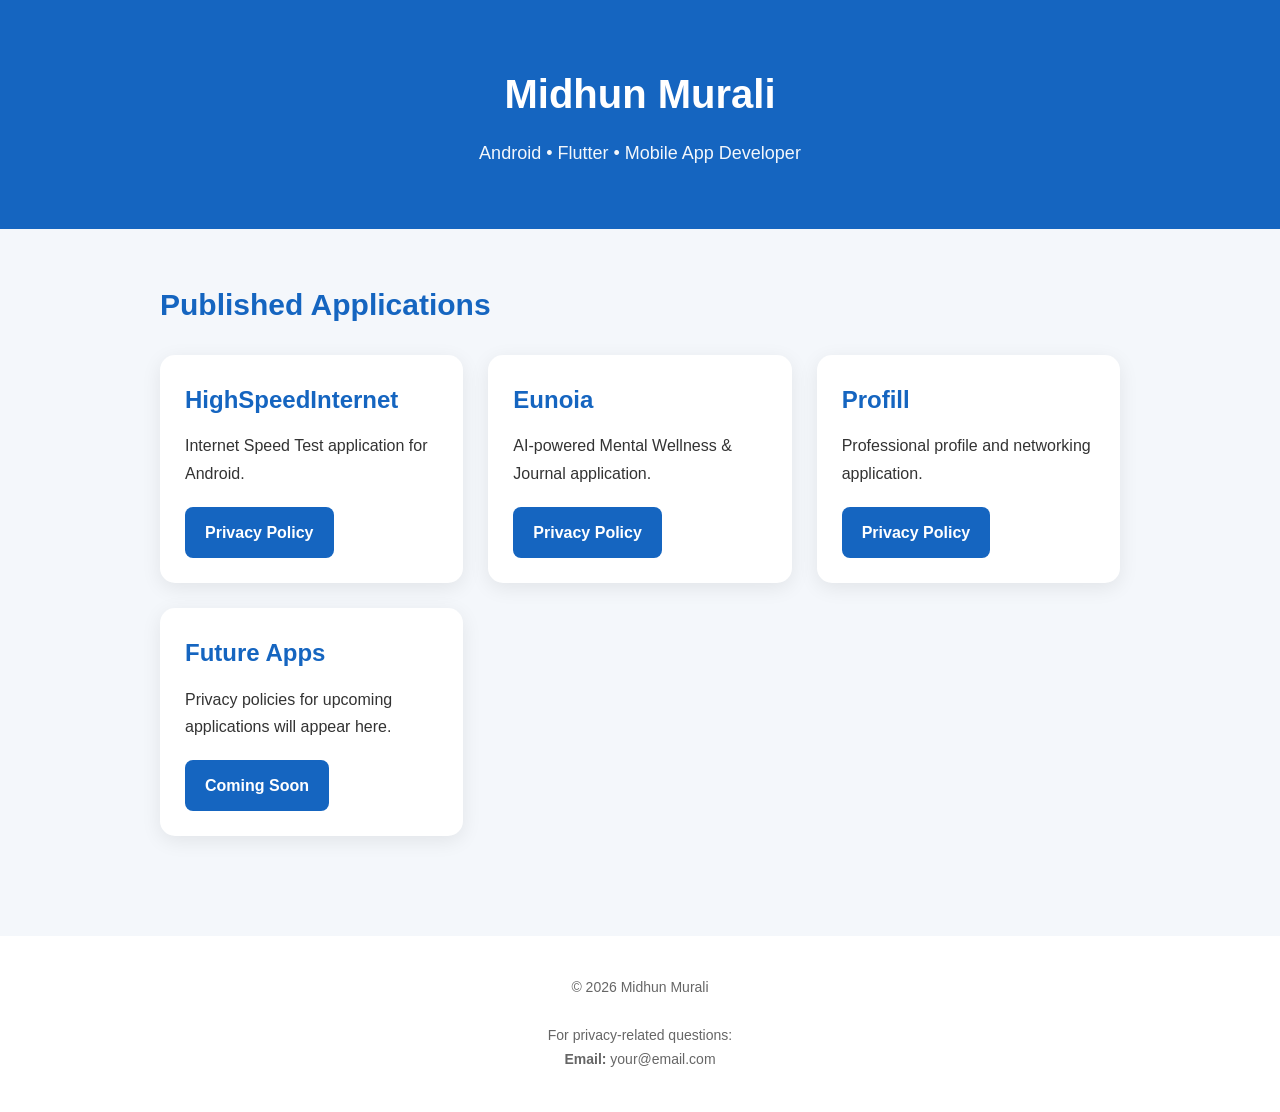
==== index.html @ 1d6b63bf "added index" ====
<!DOCTYPE html>
<html lang="en">
<head>
<meta charset="UTF-8">
<meta name="viewport" content="width=device-width, initial-scale=1">
<title>Midhun Murali | Mobile App Developer</title>

<style>
*{
margin:0;
padding:0;
box-sizing:border-box;
}

body{
font-family:-apple-system,BlinkMacSystemFont,"Segoe UI",Roboto,Arial,sans-serif;
background:#f4f7fb;
color:#333;
line-height:1.7;
}

header{
background:#1565C0;
color:white;
padding:60px 20px;
text-align:center;
}

header h1{
font-size:40px;
margin-bottom:10px;
}

header p{
font-size:18px;
opacity:.95;
}

.container{
max-width:1000px;
margin:auto;
padding:50px 20px;
}

.section-title{
margin-bottom:25px;
font-size:30px;
color:#1565C0;
}

.cards{
display:grid;
grid-template-columns:repeat(auto-fit,minmax(280px,1fr));
gap:25px;
}

.card{
background:white;
border-radius:15px;
padding:25px;
box-shadow:0 5px 20px rgba(0,0,0,.08);
transition:.3s;
}

.card:hover{
transform:translateY(-5px);
}

.card h2{
margin-bottom:12px;
color:#1565C0;
}

.card p{
margin-bottom:20px;
}

.button{
display:inline-block;
padding:12px 20px;
background:#1565C0;
color:white;
text-decoration:none;
border-radius:8px;
font-weight:bold;
}

.button:hover{
background:#0d47a1;
}

footer{
text-align:center;
padding:40px;
margin-top:50px;
background:white;
color:#666;
font-size:14px;
}
</style>

</head>

<body>

<header>

<h1>Midhun Murali</h1>

<p>
Android • Flutter • Mobile App Developer
</p>

</header>

<div class="container">

<h2 class="section-title">
Published Applications
</h2>

<div class="cards">

<div class="card">

<h2>HighSpeedInternet</h2>

<p>
Internet Speed Test application for Android.
</p>

<a class="button" href="apps/speedtest.html">
Privacy Policy
</a>

</div>

<div class="card">

<h2>Eunoia</h2>

<p>
AI-powered Mental Wellness & Journal application.
</p>

<a class="button" href="apps/eunoia.html">
Privacy Policy
</a>

</div>

<div class="card">

<h2>Profill</h2>

<p>
Professional profile and networking application.
</p>

<a class="button" href="apps/profill.html">
Privacy Policy
</a>

</div>

<div class="card">

<h2>Future Apps</h2>

<p>
Privacy policies for upcoming applications will appear here.
</p>

<a class="button" href="#">
Coming Soon</a>

</div>

</div>

</div>

<footer>

© 2026 Midhun Murali

<br><br>

For privacy-related questions:

<br>

<strong>Email:</strong> your@email.com

</footer>

</body>
</html>
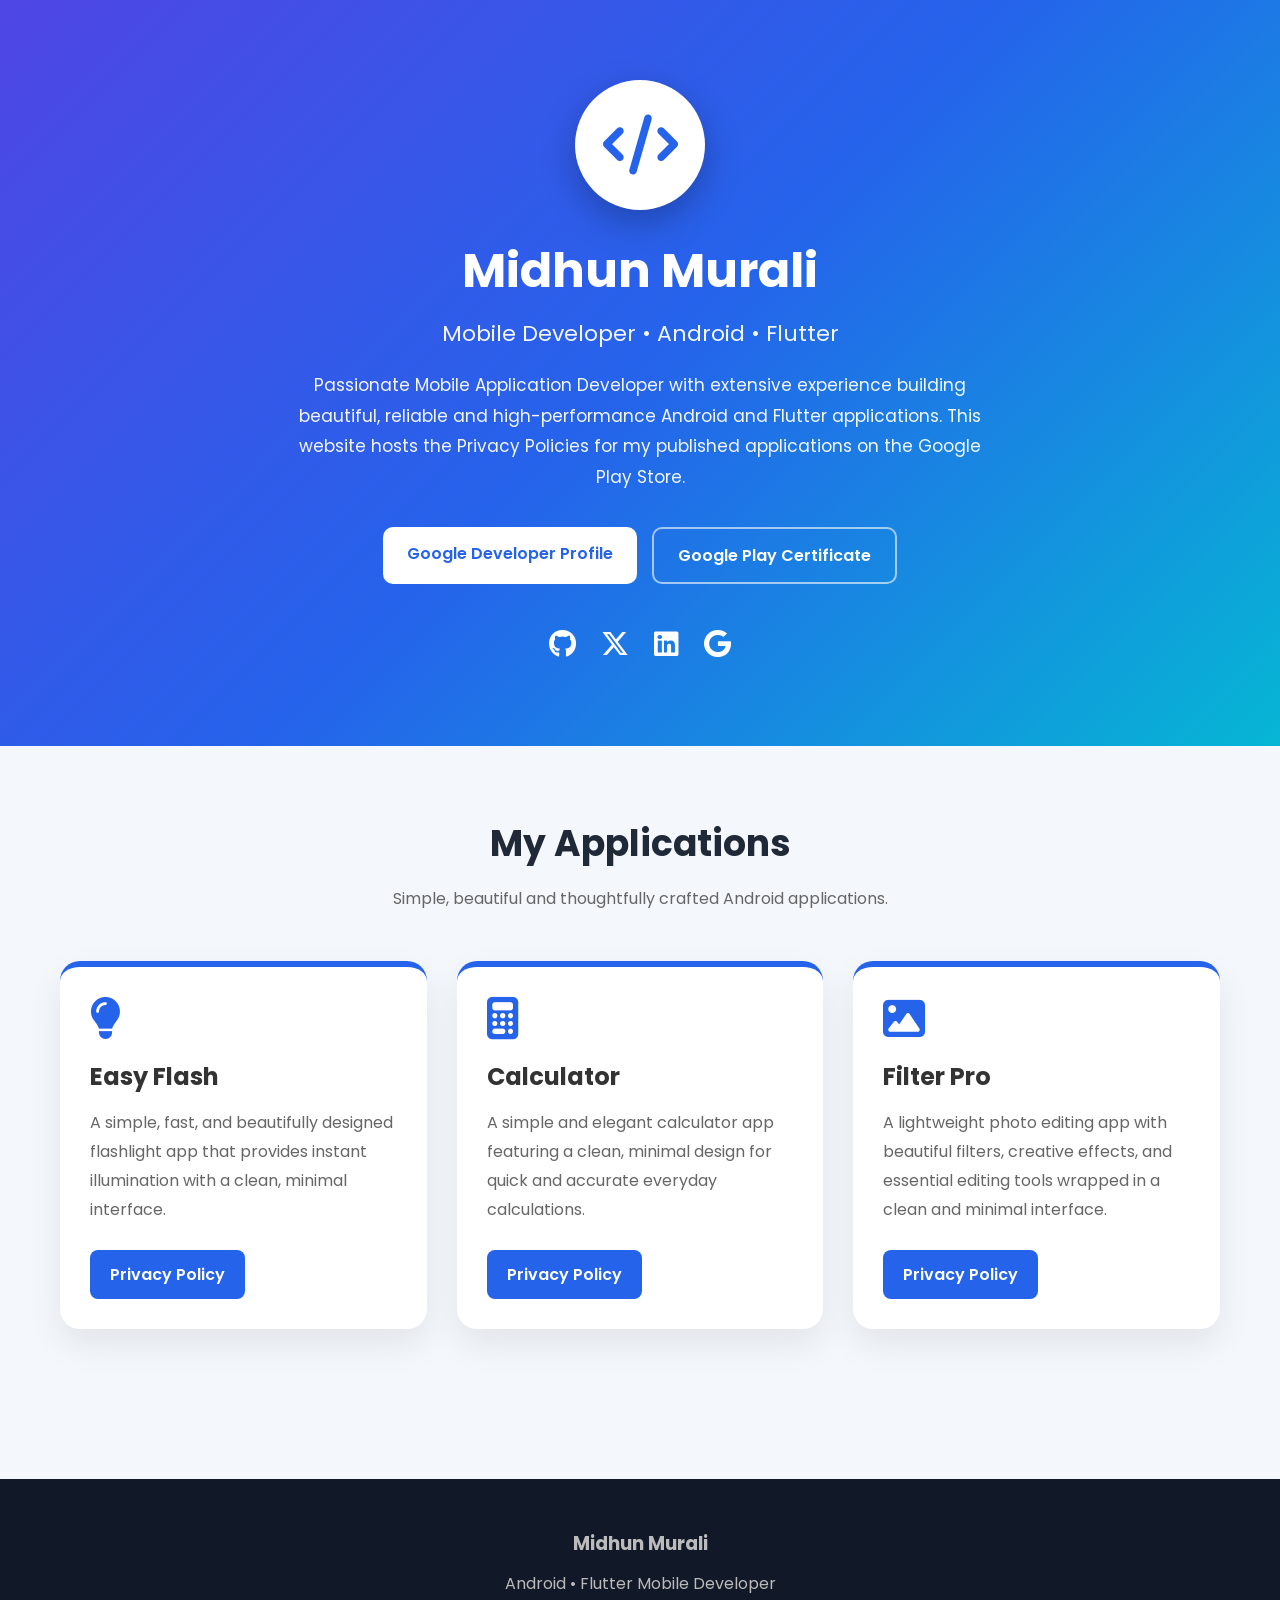
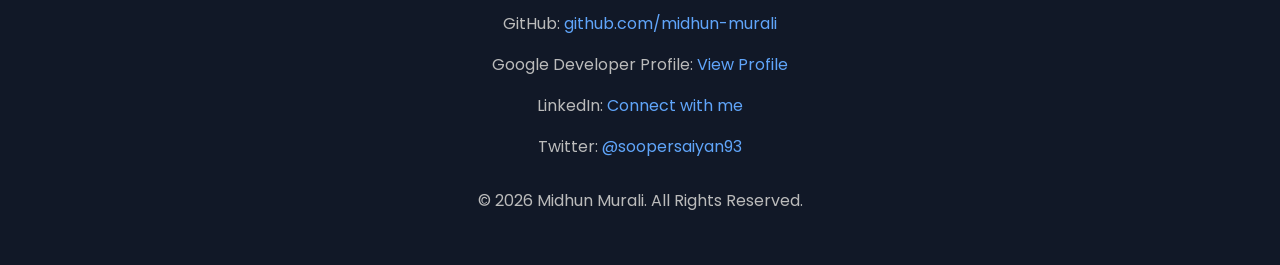
==== commit 44052129: "Revise index.html for Android & Flutter focus Updated the title and various content sections to refl" ====
--- a/index.html
+++ b/index.html
@@ -1,178 +1,512 @@
 <!DOCTYPE html>
 <html lang="en">
+
 <head>
+
 <meta charset="UTF-8">
 <meta name="viewport" content="width=device-width, initial-scale=1">
-<title>Midhun Murali | Mobile App Developer</title>
+
+<title>Midhun Murali | Android & Flutter Developer</title>
+
+<link rel="preconnect" href="https://fonts.googleapis.com">
+<link rel="preconnect" href="https://fonts.gstatic.com" crossorigin>
+
+<link href="https://fonts.googleapis.com/css2?family=Poppins:wght@300;400;500;600;700&display=swap" rel="stylesheet">
+
+<link rel="stylesheet"
+href="https://cdnjs.cloudflare.com/ajax/libs/font-awesome/6.6.0/css/all.min.css"/>
 
 <style>
+
 *{
 margin:0;
 padding:0;
 box-sizing:border-box;
 }
 
+html{
+scroll-behavior:smooth;
+}
+
 body{
-font-family:-apple-system,BlinkMacSystemFont,"Segoe UI",Roboto,Arial,sans-serif;
+
+font-family:'Poppins',sans-serif;
+
 background:#f4f7fb;
+
 color:#333;
-line-height:1.7;
-}
-
-header{
-background:#1565C0;
+
+}
+
+/* ---------------- HERO ---------------- */
+
+.hero{
+
+background:linear-gradient(135deg,#4f46e5,#2563eb,#06b6d4);
+
+padding:80px 20px;
+
+text-align:center;
+
 color:white;
-padding:60px 20px;
+
+}
+
+.avatar{
+
+width:130px;
+
+height:130px;
+
+border-radius:50%;
+
+background:white;
+
+color:#2563eb;
+
+display:flex;
+
+align-items:center;
+
+justify-content:center;
+
+font-size:60px;
+
+margin:auto;
+
+box-shadow:0 12px 35px rgba(0,0,0,.25);
+
+margin-bottom:25px;
+
+}
+
+.hero h1{
+
+font-size:48px;
+
+font-weight:700;
+
+}
+
+.hero h2{
+
+font-size:22px;
+
+font-weight:400;
+
+opacity:.95;
+
+margin-top:10px;
+
+}
+
+.hero p{
+
+margin-top:20px;
+
+font-size:17px;
+
+max-width:700px;
+
+margin-left:auto;
+
+margin-right:auto;
+
+opacity:.95;
+
+line-height:1.8;
+
+}
+
+/* ---------------- BUTTONS ---------------- */
+
+.buttons{
+
+margin-top:35px;
+
+display:flex;
+
+flex-wrap:wrap;
+
+justify-content:center;
+
+gap:15px;
+
+}
+
+.btn{
+
+padding:14px 24px;
+
+border-radius:10px;
+
+text-decoration:none;
+
+font-weight:600;
+
+transition:.3s;
+
+}
+
+.primary{
+
+background:white;
+
+color:#2563eb;
+
+}
+
+.primary:hover{
+
+transform:translateY(-3px);
+
+}
+
+.secondary{
+
+border:2px solid rgba(255,255,255,.6);
+
+color:white;
+
+}
+
+.secondary:hover{
+
+background:rgba(255,255,255,.15);
+
+}
+
+/* ---------------- SOCIALS ---------------- */
+
+.socials{
+
+margin-top:40px;
+
+display:flex;
+
+justify-content:center;
+
+gap:25px;
+
+flex-wrap:wrap;
+
+}
+
+.socials a{
+
+color:white;
+
+font-size:28px;
+
+transition:.3s;
+
+}
+
+.socials a:hover{
+
+transform:scale(1.2);
+
+}
+
+/* ---------------- CONTENT ---------------- */
+
+.container{
+
+max-width:1200px;
+
+margin:auto;
+
+padding:70px 20px;
+
+}
+
+.title{
+
 text-align:center;
-}
-
-header h1{
-font-size:40px;
-margin-bottom:10px;
-}
-
-header p{
-font-size:18px;
-opacity:.95;
-}
-
-.container{
-max-width:1000px;
-margin:auto;
+
+font-size:36px;
+
+margin-bottom:15px;
+
+color:#1f2937;
+
+}
+
+.subtitle{
+
+text-align:center;
+
+color:#666;
+
+margin-bottom:50px;
+
+}
+
+/* ---------------- CARDS ---------------- */
+
+.cards{
+
+display:grid;
+
+grid-template-columns:repeat(auto-fit,minmax(300px,1fr));
+
+gap:30px;
+
+}
+
+.card{
+
+background:white;
+
+padding:30px;
+
+border-radius:20px;
+
+box-shadow:0 15px 35px rgba(0,0,0,.08);
+
+transition:.35s;
+
+border-top:6px solid #2563eb;
+
+}
+
+.card:hover{
+
+transform:translateY(-10px);
+
+box-shadow:0 25px 45px rgba(0,0,0,.15);
+
+}
+
+.card i{
+
+font-size:42px;
+
+color:#2563eb;
+
+margin-bottom:20px;
+
+}
+
+.card h3{
+
+margin-bottom:15px;
+
+font-size:24px;
+
+}
+
+.card p{
+
+line-height:1.8;
+
+color:#666;
+
+margin-bottom:25px;
+
+}
+
+.card a{
+
+display:inline-block;
+
+background:#2563eb;
+
+color:white;
+
+padding:12px 20px;
+
+border-radius:8px;
+
+text-decoration:none;
+
+font-weight:600;
+
+}
+
+.card a:hover{
+
+background:#1d4ed8;
+
+}
+
+/* ---------------- FOOTER ---------------- */
+
+footer{
+
+margin-top:80px;
+
 padding:50px 20px;
-}
-
-.section-title{
-margin-bottom:25px;
-font-size:30px;
-color:#1565C0;
-}
-
-.cards{
-display:grid;
-grid-template-columns:repeat(auto-fit,minmax(280px,1fr));
-gap:25px;
-}
-
-.card{
-background:white;
-border-radius:15px;
-padding:25px;
-box-shadow:0 5px 20px rgba(0,0,0,.08);
-transition:.3s;
-}
-
-.card:hover{
-transform:translateY(-5px);
-}
-
-.card h2{
-margin-bottom:12px;
-color:#1565C0;
-}
-
-.card p{
-margin-bottom:20px;
-}
-
-.button{
-display:inline-block;
-padding:12px 20px;
-background:#1565C0;
-color:white;
+
+background:#111827;
+
+color:#bbb;
+
+text-align:center;
+
+}
+
+footer a{
+
+color:#60a5fa;
+
 text-decoration:none;
-border-radius:8px;
-font-weight:bold;
-}
-
-.button:hover{
-background:#0d47a1;
-}
-
-footer{
-text-align:center;
-padding:40px;
-margin-top:50px;
-background:white;
-color:#666;
-font-size:14px;
-}
+
+}
+
+footer p{
+
+margin-top:12px;
+
+line-height:1.8;
+
+}
+
 </style>
 
 </head>
 
 <body>
 
-<header>
+<section class="hero">
+
+<div class="avatar">
+
+<i class="fa-solid fa-code"></i>
+
+</div>
 
 <h1>Midhun Murali</h1>
 
-<p>
-Android • Flutter • Mobile App Developer
-</p>
-
-</header>
+<h2>Mobile Developer • Android • Flutter</h2>
+
+<p>
+
+Passionate Mobile Application Developer with extensive experience building
+beautiful, reliable and high-performance Android and Flutter applications.
+This website hosts the Privacy Policies for my published applications on the Google Play Store.
+
+</p>
+
+<div class="buttons">
+
+<a class="btn primary"
+href="https://developers.google.com/profile/u/110422376439211349609"
+target="_blank">
+
+Google Developer Profile
+
+</a>
+
+<a class="btn secondary"
+href="https://api.accredible.com/v1/frontend/credential_website_embed_image/certificate/52136234"
+target="_blank">
+
+Google Play Certificate
+
+</a>
+
+</div>
+
+<div class="socials">
+
+<a href="https://github.com/midhun-murali" target="_blank">
+<i class="fab fa-github"></i>
+</a>
+
+<a href="https://twitter.com/soopersaiyan93" target="_blank">
+<i class="fab fa-x-twitter"></i>
+</a>
+
+<a href="https://www.linkedin.com/in/midhunmurali1993/" target="_blank">
+<i class="fab fa-linkedin"></i>
+</a>
+
+<a href="https://developers.google.com/profile/u/110422376439211349609"
+target="_blank">
+<i class="fab fa-google"></i>
+</a>
+
+</div>
+
+</section>
 
 <div class="container">
 
-<h2 class="section-title">
-Published Applications
+<h2 class="title">
+
+My Applications
+
 </h2>
 
+<p class="subtitle">
+
+Simple, beautiful and thoughtfully crafted Android applications.
+
+</p>
+
 <div class="cards">
 
 <div class="card">
 
-<h2>HighSpeedInternet</h2>
-
-<p>
-Internet Speed Test application for Android.
-</p>
-
-<a class="button" href="apps/speedtest.html">
+<i class="fa-solid fa-lightbulb"></i>
+
+<h3>Easy Flash</h3>
+
+<p>
+
+A simple, fast, and beautifully designed flashlight app that provides
+instant illumination with a clean, minimal interface.
+
+</p>
+
+<a href="apps/easyflash.html">
+
 Privacy Policy
+
 </a>
 
 </div>
 
 <div class="card">
 
-<h2>Eunoia</h2>
-
-<p>
-AI-powered Mental Wellness & Journal application.
-</p>
-
-<a class="button" href="apps/eunoia.html">
+<i class="fa-solid fa-calculator"></i>
+
+<h3>Calculator</h3>
+
+<p>
+
+A simple and elegant calculator app featuring a clean, minimal design
+for quick and accurate everyday calculations.
+
+</p>
+
+<a href="apps/calculator.html">
+
 Privacy Policy
+
 </a>
 
 </div>
 
 <div class="card">
 
-<h2>Profill</h2>
-
-<p>
-Professional profile and networking application.
-</p>
-
-<a class="button" href="apps/profill.html">
+<i class="fa-solid fa-image"></i>
+
+<h3>Filter Pro</h3>
+
+<p>
+
+A lightweight photo editing app with beautiful filters, creative effects,
+and essential editing tools wrapped in a clean and minimal interface.
+
+</p>
+
+<a href="apps/filterpro.html">
+
 Privacy Policy
-</a>
-
-</div>
-
-<div class="card">
-
-<h2>Future Apps</h2>
-
-<p>
-Privacy policies for upcoming applications will appear here.
-</p>
-
-<a class="button" href="#">
-Coming Soon</a>
+
+</a>
 
 </div>
 
@@ -182,17 +516,50 @@
 
 <footer>
 
-© 2026 Midhun Murali
-
-<br><br>
-
-For privacy-related questions:
-
-<br>
-
-<strong>Email:</strong> your@email.com
+<h3>Midhun Murali</h3>
+
+<p>
+
+Android • Flutter Mobile Developer
+
+</p>
+
+<p>
+
+GitHub:
+<a href="https://github.com/midhun-murali">github.com/midhun-murali</a>
+
+</p>
+
+<p>
+
+Google Developer Profile:
+<a href="https://developers.google.com/profile/u/110422376439211349609">View Profile</a>
+
+</p>
+
+<p>
+
+LinkedIn:
+<a href="https://www.linkedin.com/in/midhunmurali1993/">Connect with me</a>
+
+</p>
+
+<p>
+
+Twitter:
+<a href="https://twitter.com/soopersaiyan93">@soopersaiyan93</a>
+
+</p>
+
+<p style="margin-top:25px;">
+
+© 2026 Midhun Murali. All Rights Reserved.
+
+</p>
 
 </footer>
 
 </body>
+
 </html>
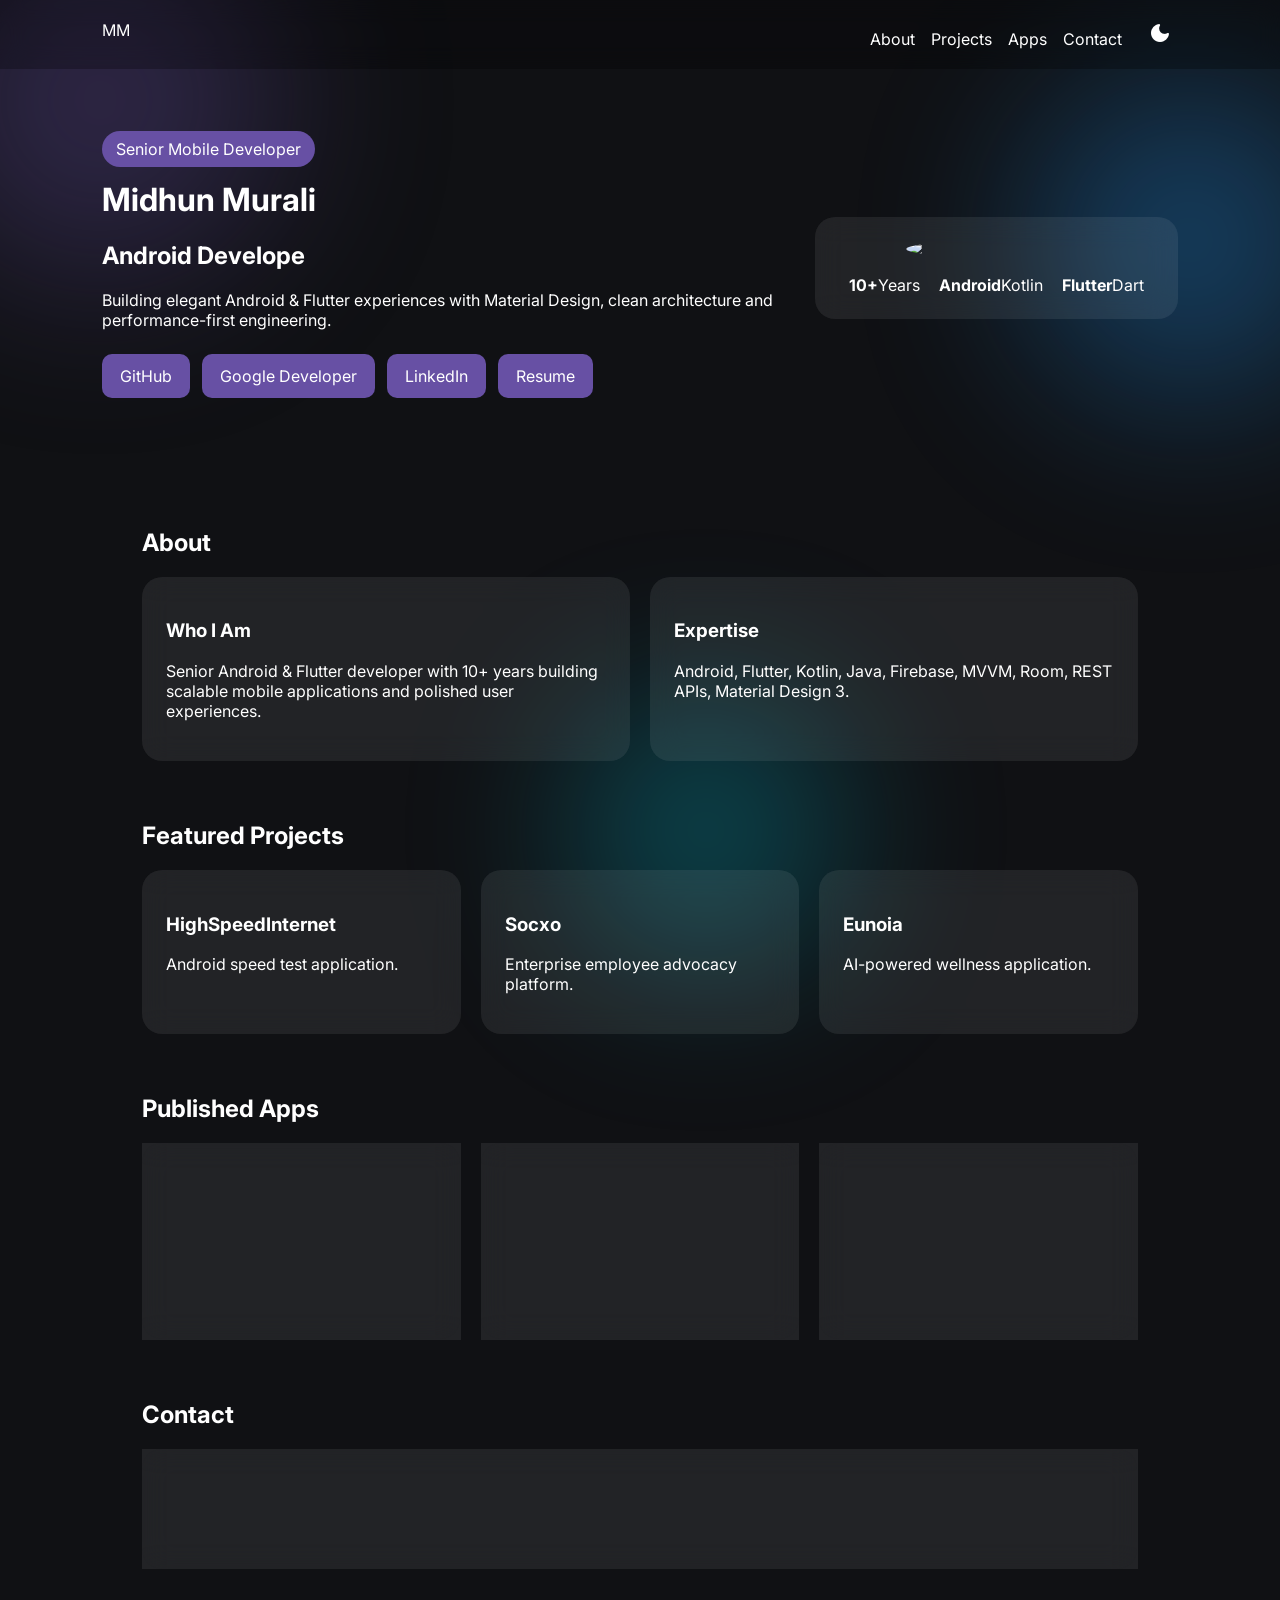
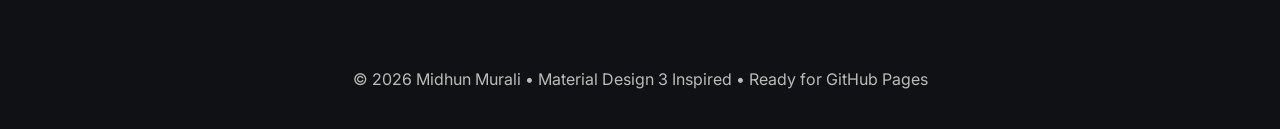
==== commit a95cdc0f: "Initial commit" ====
--- a/index.html
+++ b/index.html
@@ -1,565 +1,39 @@
-<!DOCTYPE html>
-<html lang="en">
-
-<head>
-
-<meta charset="UTF-8">
-<meta name="viewport" content="width=device-width, initial-scale=1">
-
-<title>Midhun Murali | Android & Flutter Developer</title>
-
-<link rel="preconnect" href="https://fonts.googleapis.com">
-<link rel="preconnect" href="https://fonts.gstatic.com" crossorigin>
-
-<link href="https://fonts.googleapis.com/css2?family=Poppins:wght@300;400;500;600;700&display=swap" rel="stylesheet">
-
-<link rel="stylesheet"
-href="https://cdnjs.cloudflare.com/ajax/libs/font-awesome/6.6.0/css/all.min.css"/>
-
-<style>
-
-*{
-margin:0;
-padding:0;
-box-sizing:border-box;
-}
-
-html{
-scroll-behavior:smooth;
-}
-
-body{
-
-font-family:'Poppins',sans-serif;
-
-background:#f4f7fb;
-
-color:#333;
-
-}
-
-/* ---------------- HERO ---------------- */
-
-.hero{
-
-background:linear-gradient(135deg,#4f46e5,#2563eb,#06b6d4);
-
-padding:80px 20px;
-
-text-align:center;
-
-color:white;
-
-}
-
-.avatar{
-
-width:130px;
-
-height:130px;
-
-border-radius:50%;
-
-background:white;
-
-color:#2563eb;
-
-display:flex;
-
-align-items:center;
-
-justify-content:center;
-
-font-size:60px;
-
-margin:auto;
-
-box-shadow:0 12px 35px rgba(0,0,0,.25);
-
-margin-bottom:25px;
-
-}
-
-.hero h1{
-
-font-size:48px;
-
-font-weight:700;
-
-}
-
-.hero h2{
-
-font-size:22px;
-
-font-weight:400;
-
-opacity:.95;
-
-margin-top:10px;
-
-}
-
-.hero p{
-
-margin-top:20px;
-
-font-size:17px;
-
-max-width:700px;
-
-margin-left:auto;
-
-margin-right:auto;
-
-opacity:.95;
-
-line-height:1.8;
-
-}
-
-/* ---------------- BUTTONS ---------------- */
-
-.buttons{
-
-margin-top:35px;
-
-display:flex;
-
-flex-wrap:wrap;
-
-justify-content:center;
-
-gap:15px;
-
-}
-
-.btn{
-
-padding:14px 24px;
-
-border-radius:10px;
-
-text-decoration:none;
-
-font-weight:600;
-
-transition:.3s;
-
-}
-
-.primary{
-
-background:white;
-
-color:#2563eb;
-
-}
-
-.primary:hover{
-
-transform:translateY(-3px);
-
-}
-
-.secondary{
-
-border:2px solid rgba(255,255,255,.6);
-
-color:white;
-
-}
-
-.secondary:hover{
-
-background:rgba(255,255,255,.15);
-
-}
-
-/* ---------------- SOCIALS ---------------- */
-
-.socials{
-
-margin-top:40px;
-
-display:flex;
-
-justify-content:center;
-
-gap:25px;
-
-flex-wrap:wrap;
-
-}
-
-.socials a{
-
-color:white;
-
-font-size:28px;
-
-transition:.3s;
-
-}
-
-.socials a:hover{
-
-transform:scale(1.2);
-
-}
-
-/* ---------------- CONTENT ---------------- */
-
-.container{
-
-max-width:1200px;
-
-margin:auto;
-
-padding:70px 20px;
-
-}
-
-.title{
-
-text-align:center;
-
-font-size:36px;
-
-margin-bottom:15px;
-
-color:#1f2937;
-
-}
-
-.subtitle{
-
-text-align:center;
-
-color:#666;
-
-margin-bottom:50px;
-
-}
-
-/* ---------------- CARDS ---------------- */
-
-.cards{
-
-display:grid;
-
-grid-template-columns:repeat(auto-fit,minmax(300px,1fr));
-
-gap:30px;
-
-}
-
-.card{
-
-background:white;
-
-padding:30px;
-
-border-radius:20px;
-
-box-shadow:0 15px 35px rgba(0,0,0,.08);
-
-transition:.35s;
-
-border-top:6px solid #2563eb;
-
-}
-
-.card:hover{
-
-transform:translateY(-10px);
-
-box-shadow:0 25px 45px rgba(0,0,0,.15);
-
-}
-
-.card i{
-
-font-size:42px;
-
-color:#2563eb;
-
-margin-bottom:20px;
-
-}
-
-.card h3{
-
-margin-bottom:15px;
-
-font-size:24px;
-
-}
-
-.card p{
-
-line-height:1.8;
-
-color:#666;
-
-margin-bottom:25px;
-
-}
-
-.card a{
-
-display:inline-block;
-
-background:#2563eb;
-
-color:white;
-
-padding:12px 20px;
-
-border-radius:8px;
-
-text-decoration:none;
-
-font-weight:600;
-
-}
-
-.card a:hover{
-
-background:#1d4ed8;
-
-}
-
-/* ---------------- FOOTER ---------------- */
-
-footer{
-
-margin-top:80px;
-
-padding:50px 20px;
-
-background:#111827;
-
-color:#bbb;
-
-text-align:center;
-
-}
-
-footer a{
-
-color:#60a5fa;
-
-text-decoration:none;
-
-}
-
-footer p{
-
-margin-top:12px;
-
-line-height:1.8;
-
-}
-
-</style>
-
-</head>
-
+<!DOCTYPE html><html lang="en"><head>
+<meta charset="utf-8"><meta name="viewport" content="width=device-width,initial-scale=1">
+<meta name="description" content="Official portfolio of Midhun Murali">
+<title>Midhun Murali | Senior Android & Flutter Developer</title>
+<link rel="preconnect" href="https://fonts.googleapis.com"><link rel="preconnect" href="https://fonts.gstatic.com" crossorigin>
+<link href="https://fonts.googleapis.com/css2?family=Inter:wght@300;400;600;700;800&display=swap" rel="stylesheet">
+<link href="https://fonts.googleapis.com/icon?family=Material+Icons+Round" rel="stylesheet">
+<link rel="stylesheet" href="css/style.css">
+<script defer src="js/app.js"></script></head>
 <body>
-
-<section class="hero">
-
-<div class="avatar">
-
-<i class="fa-solid fa-code"></i>
-
-</div>
-
-<h1>Midhun Murali</h1>
-
-<h2>Mobile Developer • Android • Flutter</h2>
-
-<p>
-
-Passionate Mobile Application Developer with extensive experience building
-beautiful, reliable and high-performance Android and Flutter applications.
-This website hosts the Privacy Policies for my published applications on the Google Play Store.
-
-</p>
-
-<div class="buttons">
-
-<a class="btn primary"
-href="https://developers.google.com/profile/u/110422376439211349609"
-target="_blank">
-
-Google Developer Profile
-
-</a>
-
-<a class="btn secondary"
-href="https://api.accredible.com/v1/frontend/credential_website_embed_image/certificate/52136234"
-target="_blank">
-
-Google Play Certificate
-
-</a>
-
-</div>
-
-<div class="socials">
-
-<a href="https://github.com/midhun-murali" target="_blank">
-<i class="fab fa-github"></i>
-</a>
-
-<a href="https://twitter.com/soopersaiyan93" target="_blank">
-<i class="fab fa-x-twitter"></i>
-</a>
-
-<a href="https://www.linkedin.com/in/midhunmurali1993/" target="_blank">
-<i class="fab fa-linkedin"></i>
-</a>
-
-<a href="https://developers.google.com/profile/u/110422376439211349609"
-target="_blank">
-<i class="fab fa-google"></i>
-</a>
-
-</div>
-
-</section>
-
-<div class="container">
-
-<h2 class="title">
-
-My Applications
-
-</h2>
-
-<p class="subtitle">
-
-Simple, beautiful and thoughtfully crafted Android applications.
-
-</p>
-
-<div class="cards">
-
-<div class="card">
-
-<i class="fa-solid fa-lightbulb"></i>
-
-<h3>Easy Flash</h3>
-
-<p>
-
-A simple, fast, and beautifully designed flashlight app that provides
-instant illumination with a clean, minimal interface.
-
-</p>
-
-<a href="apps/easyflash.html">
-
-Privacy Policy
-
-</a>
-
-</div>
-
-<div class="card">
-
-<i class="fa-solid fa-calculator"></i>
-
-<h3>Calculator</h3>
-
-<p>
-
-A simple and elegant calculator app featuring a clean, minimal design
-for quick and accurate everyday calculations.
-
-</p>
-
-<a href="apps/calculator.html">
-
-Privacy Policy
-
-</a>
-
-</div>
-
-<div class="card">
-
-<i class="fa-solid fa-image"></i>
-
-<h3>Filter Pro</h3>
-
-<p>
-
-A lightweight photo editing app with beautiful filters, creative effects,
-and essential editing tools wrapped in a clean and minimal interface.
-
-</p>
-
-<a href="apps/filterpro.html">
-
-Privacy Policy
-
-</a>
-
-</div>
-
-</div>
-
-</div>
-
-<footer>
-
-<h3>Midhun Murali</h3>
-
-<p>
-
-Android • Flutter Mobile Developer
-
-</p>
-
-<p>
-
-GitHub:
-<a href="https://github.com/midhun-murali">github.com/midhun-murali</a>
-
-</p>
-
-<p>
-
-Google Developer Profile:
-<a href="https://developers.google.com/profile/u/110422376439211349609">View Profile</a>
-
-</p>
-
-<p>
-
-LinkedIn:
-<a href="https://www.linkedin.com/in/midhunmurali1993/">Connect with me</a>
-
-</p>
-
-<p>
-
-Twitter:
-<a href="https://twitter.com/soopersaiyan93">@soopersaiyan93</a>
-
-</p>
-
-<p style="margin-top:25px;">
-
-© 2026 Midhun Murali. All Rights Reserved.
-
-</p>
-
-</footer>
-
-</body>
-
-</html>
+<div class="aurora a"></div><div class="aurora b"></div><div class="aurora c"></div>
+<nav><div class="logo">MM</div><div class="links">
+<a href="#about">About</a><a href="#projects">Projects</a><a href="#apps">Apps</a><a href="#contact">Contact</a>
+<button id="themeBtn"><span class="material-icons-round">dark_mode</span></button></div></nav>
+<header class="hero">
+<div><span class="pill">Senior Mobile Developer</span>
+<h1>Midhun Murali</h1><h2 id="typing"></h2>
+<p>Building elegant Android & Flutter experiences with Material Design, clean architecture and performance-first engineering.</p>
+<div class="cta">
+<a href="https://github.com/midhun-murali">GitHub</a>
+<a href="https://developers.google.com/profile/u/110422376439211349609">Google Developer</a>
+<a href="https://www.linkedin.com/in/midhunmurali1993/">LinkedIn</a>
+<a href="assets/resume/Midhun_Murali_Resume.pdf">Resume</a>
+</div></div>
+<div class="glass"><img class="avatar" src="https://github.com/midhun-murali.png"><div class="stats"><div><b>10+</b><span>Years</span></div><div><b>Android</b><span>Kotlin</span></div><div><b>Flutter</b><span>Dart</span></div></div></div>
+</header>
+<section id="about"><h2>About</h2><div class="cards"><article class="card"><h3>Who I Am</h3><p>Senior Android & Flutter developer with 10+ years building scalable mobile applications and polished user experiences.</p></article><article class="card"><h3>Expertise</h3><p>Android, Flutter, Kotlin, Java, Firebase, MVVM, Room, REST APIs, Material Design 3.</p></article></div></section>
+<section id="projects"><h2>Featured Projects</h2><div class="cards">
+<div class="card"><h3>HighSpeedInternet</h3><p>Android speed test application.</p></div>
+<div class="card"><h3>Socxo</h3><p>Enterprise employee advocacy platform.</p></div>
+<div class="card"><h3>Eunoia</h3><p>AI-powered wellness application.</p></div></div></section>
+<section id="apps"><h2>Published Apps</h2><div class="cards">
+<div class="card"><h3>💡 Easy Flash</h3><p>Minimal flashlight app.</p><a href="privacy/easyflash.html">Privacy Policy</a></div>
+<div class="card"><h3>🧮 Calculator</h3><p>Elegant calculator.</p><a href="privacy/calculator.html">Privacy Policy</a></div>
+<div class="card"><h3>🖼️ Filter Pro</h3><p>Photo editing & filters.</p><a href="privacy/filterpro.html">Privacy Policy</a></div>
+</div></section>
+<section id="contact"><h2>Contact</h2><div class="cards"><div class="card"><p>GitHub, LinkedIn, Google Developer and Twitter links are available above. Replace the resume PDF and add your email before publishing.</p></div></div></section>
+<footer>© 2026 Midhun Murali • Material Design 3 Inspired • Ready for GitHub Pages</footer>
+</body></html>
--- a/css/style.css
+++ b/css/style.css
@@ -0,0 +1 @@
+*{box-sizing:border-box}body{margin:0;font-family:Inter,sans-serif;background:#101114;color:#fff;transition:.3s}body.light{background:#f7f8fc;color:#222}.aurora{position:fixed;border-radius:50%;filter:blur(90px);opacity:.35;z-index:-1;animation:f 16s infinite alternate}.a{width:360px;height:360px;background:#6750A4;left:-80px;top:-80px}.b{width:320px;height:320px;background:#2196F3;right:-70px;top:80px}.c{width:260px;height:260px;background:#00BCD4;left:45%;bottom:-60px}@keyframes f{to{transform:translateY(-30px) scale(1.15)}}nav{display:flex;justify-content:space-between;padding:20px 8%;position:sticky;top:0;background:rgba(0,0,0,.25);backdrop-filter:blur(12px)}nav a,nav button{color:inherit;background:none;border:none;text-decoration:none;margin-left:16px}.hero{display:grid;grid-template-columns:1.3fr .7fr;gap:40px;padding:70px 8%;align-items:center}.pill{background:#6750A4;padding:8px 14px;border-radius:999px}.glass,.card{background:rgba(255,255,255,.08);backdrop-filter:blur(14px);padding:24px;border-radius:20px}.avatar{width:180px;border-radius:50%;display:block;margin:auto}.stats{display:flex;justify-content:space-around;margin-top:18px}.cta a,.card a{display:inline-block;margin:8px 8px 0 0;padding:12px 18px;border-radius:10px;background:#6750A4;color:#fff;text-decoration:none}.cards{display:grid;grid-template-columns:repeat(auto-fit,minmax(260px,1fr));gap:20px}section{max-width:1200px;margin:60px auto;padding:0 8%}footer{text-align:center;padding:40px;color:#bbb}@media(max-width:900px){.hero{grid-template-columns:1fr;text-align:center}}
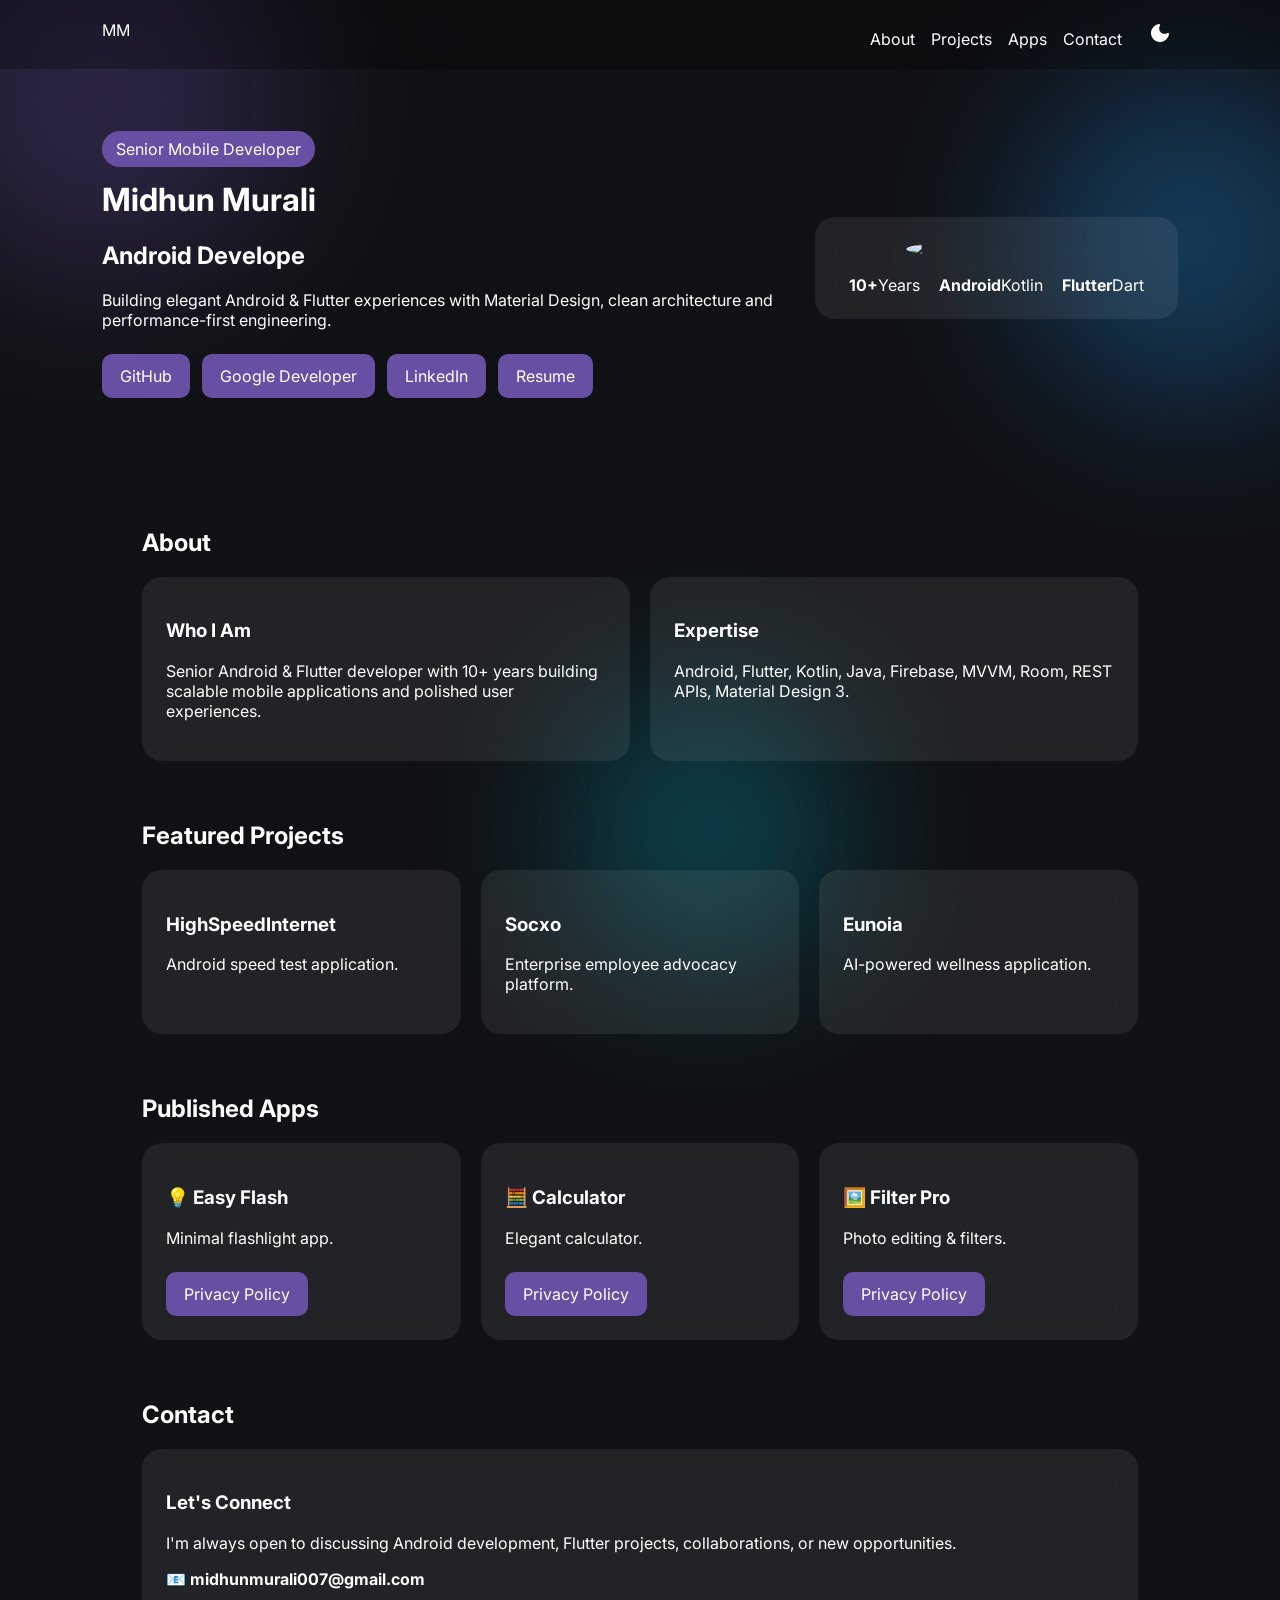
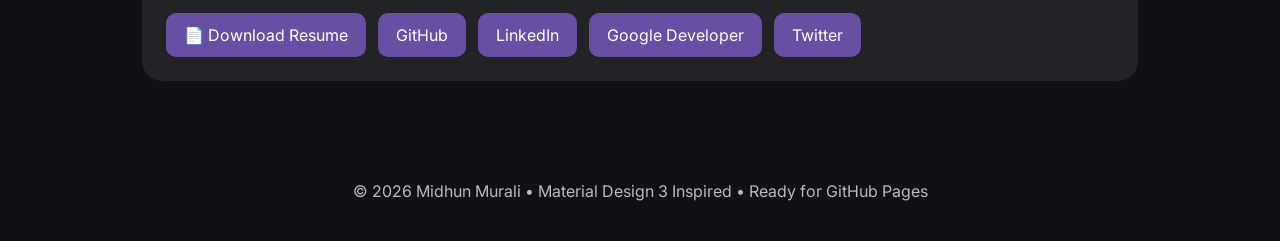
==== commit e1506c4f: "Update index.html updated contact" ====
--- a/index.html
+++ b/index.html
@@ -34,6 +34,52 @@
 <div class="card"><h3>🧮 Calculator</h3><p>Elegant calculator.</p><a href="privacy/calculator.html">Privacy Policy</a></div>
 <div class="card"><h3>🖼️ Filter Pro</h3><p>Photo editing & filters.</p><a href="privacy/filterpro.html">Privacy Policy</a></div>
 </div></section>
-<section id="contact"><h2>Contact</h2><div class="cards"><div class="card"><p>GitHub, LinkedIn, Google Developer and Twitter links are available above. Replace the resume PDF and add your email before publishing.</p></div></div></section>
+<section id="contact">
+    <h2>Contact</h2>
+
+    <div class="cards">
+
+        <div class="card">
+
+            <h3>Let's Connect</h3>
+
+            <p>
+                I'm always open to discussing Android development,
+                Flutter projects, collaborations, or new opportunities.
+            </p>
+
+            <p>
+                📧 <strong>midhunmurali007@gmail.com</strong>
+            </p>
+
+            <div class="cta">
+
+                <a href="assets/resume/Midhun_Murali_Resume.pdf" target="_blank">
+                    📄 Download Resume
+                </a>
+
+                <a href="https://github.com/midhun-murali" target="_blank">
+                    GitHub
+                </a>
+
+                <a href="https://www.linkedin.com/in/midhunmurali1993/" target="_blank">
+                    LinkedIn
+                </a>
+
+                <a href="https://developers.google.com/profile/u/110422376439211349609" target="_blank">
+                    Google Developer
+                </a>
+
+                <a href="https://twitter.com/soopersaiyan93" target="_blank">
+                    Twitter
+                </a>
+
+            </div>
+
+        </div>
+
+    </div>
+
+</section>
 <footer>© 2026 Midhun Murali • Material Design 3 Inspired • Ready for GitHub Pages</footer>
-</body></html>+</body></html>
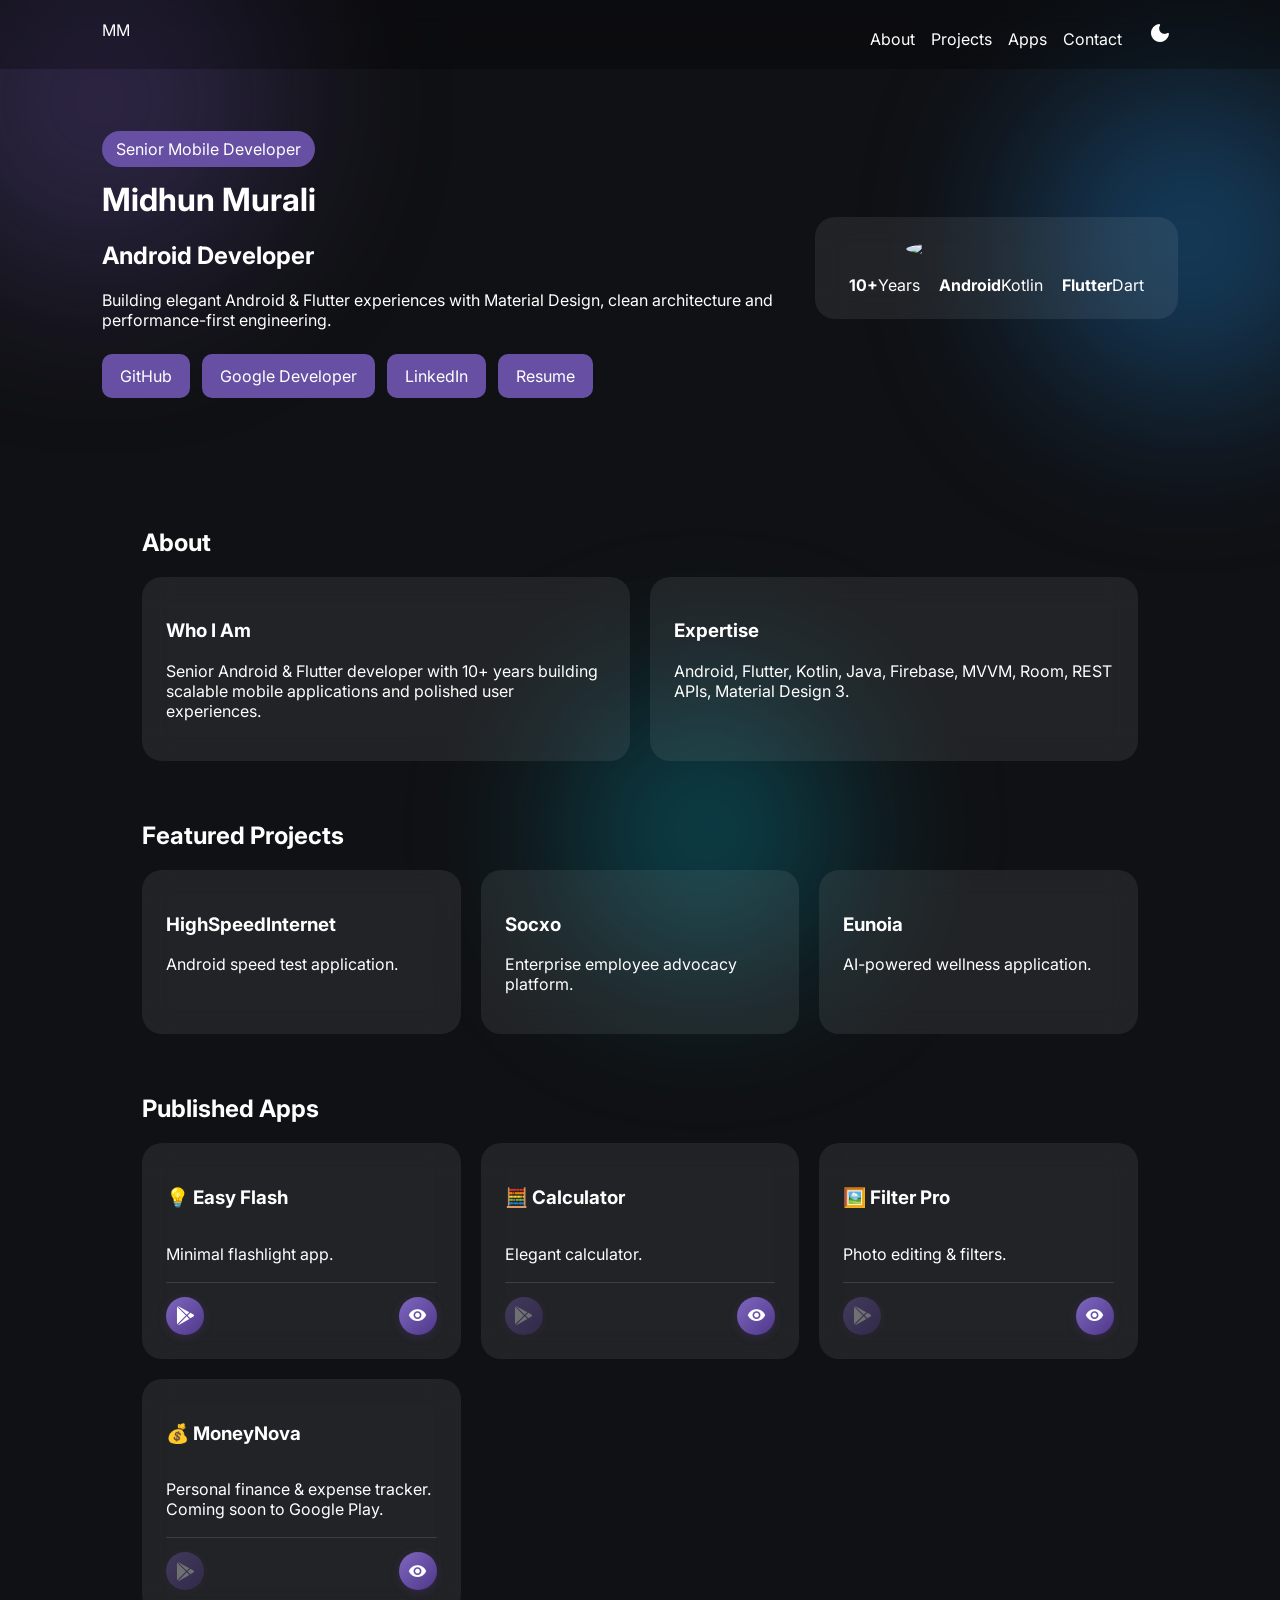
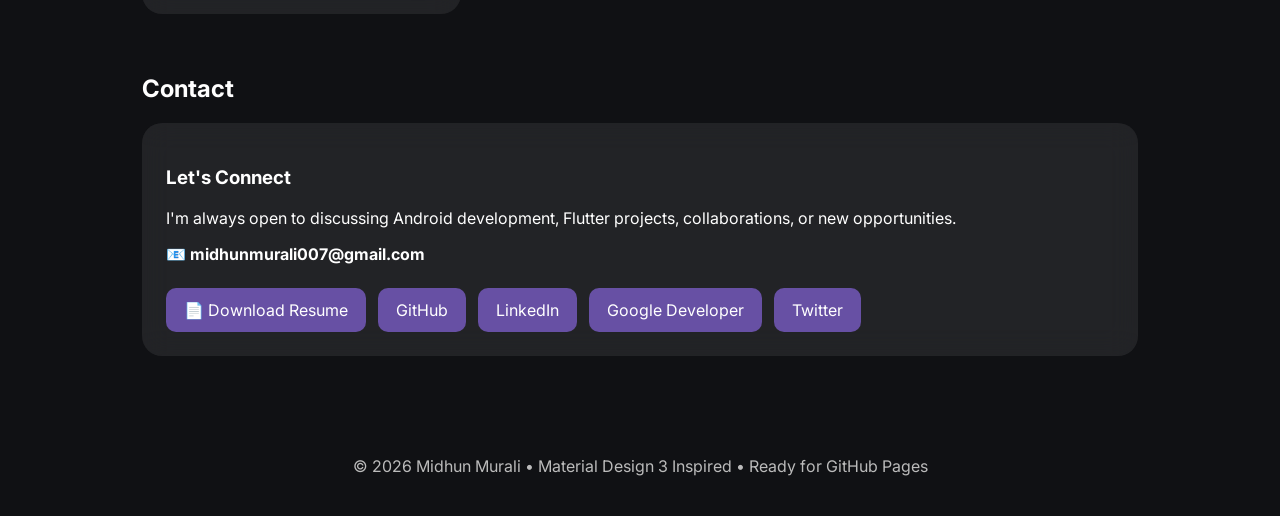
==== commit eb1221ee: "updated icons" ====
--- a/index.html
+++ b/index.html
@@ -29,10 +29,32 @@
 <div class="card"><h3>HighSpeedInternet</h3><p>Android speed test application.</p></div>
 <div class="card"><h3>Socxo</h3><p>Enterprise employee advocacy platform.</p></div>
 <div class="card"><h3>Eunoia</h3><p>AI-powered wellness application.</p></div></div></section>
-<section id="apps"><h2>Published Apps</h2><div class="cards">
-<div class="card"><h3>💡 Easy Flash</h3><p>Minimal flashlight app.</p><a href="privacy/easyflash.html">Privacy Policy</a></div>
-<div class="card"><h3>🧮 Calculator</h3><p>Elegant calculator.</p><a href="privacy/calculator.html">Privacy Policy</a></div>
-<div class="card"><h3>🖼️ Filter Pro</h3><p>Photo editing & filters.</p><a href="privacy/filterpro.html">Privacy Policy</a></div>
+<section id="apps"><h2>Published Apps</h2>
+<svg width="0" height="0" style="position:absolute" aria-hidden="true"><symbol id="gplay" viewBox="0 0 24 24"><path d="M22.018 13.298l-3.919 2.218-3.515-3.493 3.543-3.521 3.891 2.202a1.49 1.49 0 0 1 0 2.594zM1.337.924a1.486 1.486 0 0 0-.112.568v21.017c0 .217.045.419.124.6l11.155-11.087L1.337.924zm12.207 10.065l3.258-3.238L2.99.179a1.465 1.465 0 0 0-.936-.132l11.49 10.942zm0 2.067l-11.42 11.35c.302.058.617.001.877-.164l13.836-7.831-3.293-3.355z"/></symbol></svg>
+<div class="cards">
+<div class="card app-card"><h3>💡 Easy Flash</h3><p>Minimal flashlight app.</p>
+<div class="card-foot">
+<a class="icon-btn" href="https://play.google.com/store/apps/details?id=com.flashlight.flashlight.easy&amp;hl=en_IN" target="_blank" rel="noopener" title="Get it on Google Play" aria-label="Easy Flash on Google Play"><svg class="ic" width="19" height="19" fill="currentColor" aria-hidden="true"><use href="#gplay"/></svg></a>
+<a class="icon-btn" href="privacy/easyflash.html" title="Privacy Policy" aria-label="Easy Flash privacy policy"><span class="material-icons-round">visibility</span></a>
+</div></div>
+<div class="card app-card"><h3>🧮 Calculator</h3><p>Elegant calculator.</p>
+<div class="card-foot">
+<!-- TODO: add Play Store URL once live -->
+<span class="icon-btn disabled" title="Coming soon on Google Play" aria-label="Coming soon on Google Play"><svg class="ic" width="19" height="19" fill="currentColor" aria-hidden="true"><use href="#gplay"/></svg></span>
+<a class="icon-btn" href="privacy/calculator.html" title="Privacy Policy" aria-label="Calculator privacy policy"><span class="material-icons-round">visibility</span></a>
+</div></div>
+<div class="card app-card"><h3>🖼️ Filter Pro</h3><p>Photo editing & filters.</p>
+<div class="card-foot">
+<!-- TODO: add Play Store URL once live -->
+<span class="icon-btn disabled" title="Coming soon on Google Play" aria-label="Coming soon on Google Play"><svg class="ic" width="19" height="19" fill="currentColor" aria-hidden="true"><use href="#gplay"/></svg></span>
+<a class="icon-btn" href="privacy/filterpro.html" title="Privacy Policy" aria-label="Filter Pro privacy policy"><span class="material-icons-round">visibility</span></a>
+</div></div>
+<div class="card app-card"><h3>💰 MoneyNova</h3><p>Personal finance & expense tracker. Coming soon to Google Play.</p>
+<div class="card-foot">
+<!-- TODO: add Play Store URL once live -->
+<span class="icon-btn disabled" title="Coming soon on Google Play" aria-label="Coming soon on Google Play"><svg class="ic" width="19" height="19" fill="currentColor" aria-hidden="true"><use href="#gplay"/></svg></span>
+<a class="icon-btn" href="privacy/moneynova.html" title="Privacy Policy" aria-label="MoneyNova privacy policy"><span class="material-icons-round">visibility</span></a>
+</div></div>
 </div></section>
 <section id="contact">
     <h2>Contact</h2>
--- a/css/style.css
+++ b/css/style.css
@@ -1 +1 @@
-*{box-sizing:border-box}body{margin:0;font-family:Inter,sans-serif;background:#101114;color:#fff;transition:.3s}body.light{background:#f7f8fc;color:#222}.aurora{position:fixed;border-radius:50%;filter:blur(90px);opacity:.35;z-index:-1;animation:f 16s infinite alternate}.a{width:360px;height:360px;background:#6750A4;left:-80px;top:-80px}.b{width:320px;height:320px;background:#2196F3;right:-70px;top:80px}.c{width:260px;height:260px;background:#00BCD4;left:45%;bottom:-60px}@keyframes f{to{transform:translateY(-30px) scale(1.15)}}nav{display:flex;justify-content:space-between;padding:20px 8%;position:sticky;top:0;background:rgba(0,0,0,.25);backdrop-filter:blur(12px)}nav a,nav button{color:inherit;background:none;border:none;text-decoration:none;margin-left:16px}.hero{display:grid;grid-template-columns:1.3fr .7fr;gap:40px;padding:70px 8%;align-items:center}.pill{background:#6750A4;padding:8px 14px;border-radius:999px}.glass,.card{background:rgba(255,255,255,.08);backdrop-filter:blur(14px);padding:24px;border-radius:20px}.avatar{width:180px;border-radius:50%;display:block;margin:auto}.stats{display:flex;justify-content:space-around;margin-top:18px}.cta a,.card a{display:inline-block;margin:8px 8px 0 0;padding:12px 18px;border-radius:10px;background:#6750A4;color:#fff;text-decoration:none}.cards{display:grid;grid-template-columns:repeat(auto-fit,minmax(260px,1fr));gap:20px}section{max-width:1200px;margin:60px auto;padding:0 8%}footer{text-align:center;padding:40px;color:#bbb}@media(max-width:900px){.hero{grid-template-columns:1fr;text-align:center}}+*{box-sizing:border-box}body{margin:0;font-family:Inter,sans-serif;background:#101114;color:#fff;transition:.3s}body.light{background:#f7f8fc;color:#222}.aurora{position:fixed;border-radius:50%;filter:blur(90px);opacity:.35;z-index:-1;animation:f 16s infinite alternate}.a{width:360px;height:360px;background:#6750A4;left:-80px;top:-80px}.b{width:320px;height:320px;background:#2196F3;right:-70px;top:80px}.c{width:260px;height:260px;background:#00BCD4;left:45%;bottom:-60px}@keyframes f{to{transform:translateY(-30px) scale(1.15)}}nav{display:flex;justify-content:space-between;padding:20px 8%;position:sticky;top:0;background:rgba(0,0,0,.25);backdrop-filter:blur(12px)}nav a,nav button{color:inherit;background:none;border:none;text-decoration:none;margin-left:16px}.hero{display:grid;grid-template-columns:1.3fr .7fr;gap:40px;padding:70px 8%;align-items:center}.pill{background:#6750A4;padding:8px 14px;border-radius:999px}.glass,.card{background:rgba(255,255,255,.08);backdrop-filter:blur(14px);padding:24px;border-radius:20px}.avatar{width:180px;border-radius:50%;display:block;margin:auto}.stats{display:flex;justify-content:space-around;margin-top:18px}.cta a,.card a{display:inline-block;margin:8px 8px 0 0;padding:12px 18px;border-radius:10px;background:#6750A4;color:#fff;text-decoration:none}.cards{display:grid;grid-template-columns:repeat(auto-fit,minmax(260px,1fr));gap:20px}section{max-width:1200px;margin:60px auto;padding:0 8%}footer{text-align:center;padding:40px;color:#bbb}.app-card{display:flex;flex-direction:column}.app-card p{flex:1;margin-bottom:0}.card-foot{display:flex;justify-content:space-between;align-items:center;margin-top:18px;padding-top:14px;border-top:1px solid rgba(255,255,255,.12)}body.light .card-foot{border-top-color:rgba(0,0,0,.1)}.card-foot .icon-btn{display:inline-flex;align-items:center;justify-content:center;width:38px;height:38px;margin:0;padding:0;border-radius:50%;background:linear-gradient(135deg,#7F67BE,#4F378B);color:#fff;text-decoration:none;box-shadow:0 2px 8px rgba(79,55,139,.35);transition:.2s}.card-foot .icon-btn:hover{filter:brightness(1.15);transform:translateY(-2px)}.card-foot .icon-btn .ic{width:19px;height:19px;fill:currentColor}.card-foot .icon-btn .material-icons-round{font-size:19px;line-height:1}.card-foot .icon-btn.disabled{opacity:.35;pointer-events:none}@media(max-width:900px){.hero{grid-template-columns:1fr;text-align:center}}
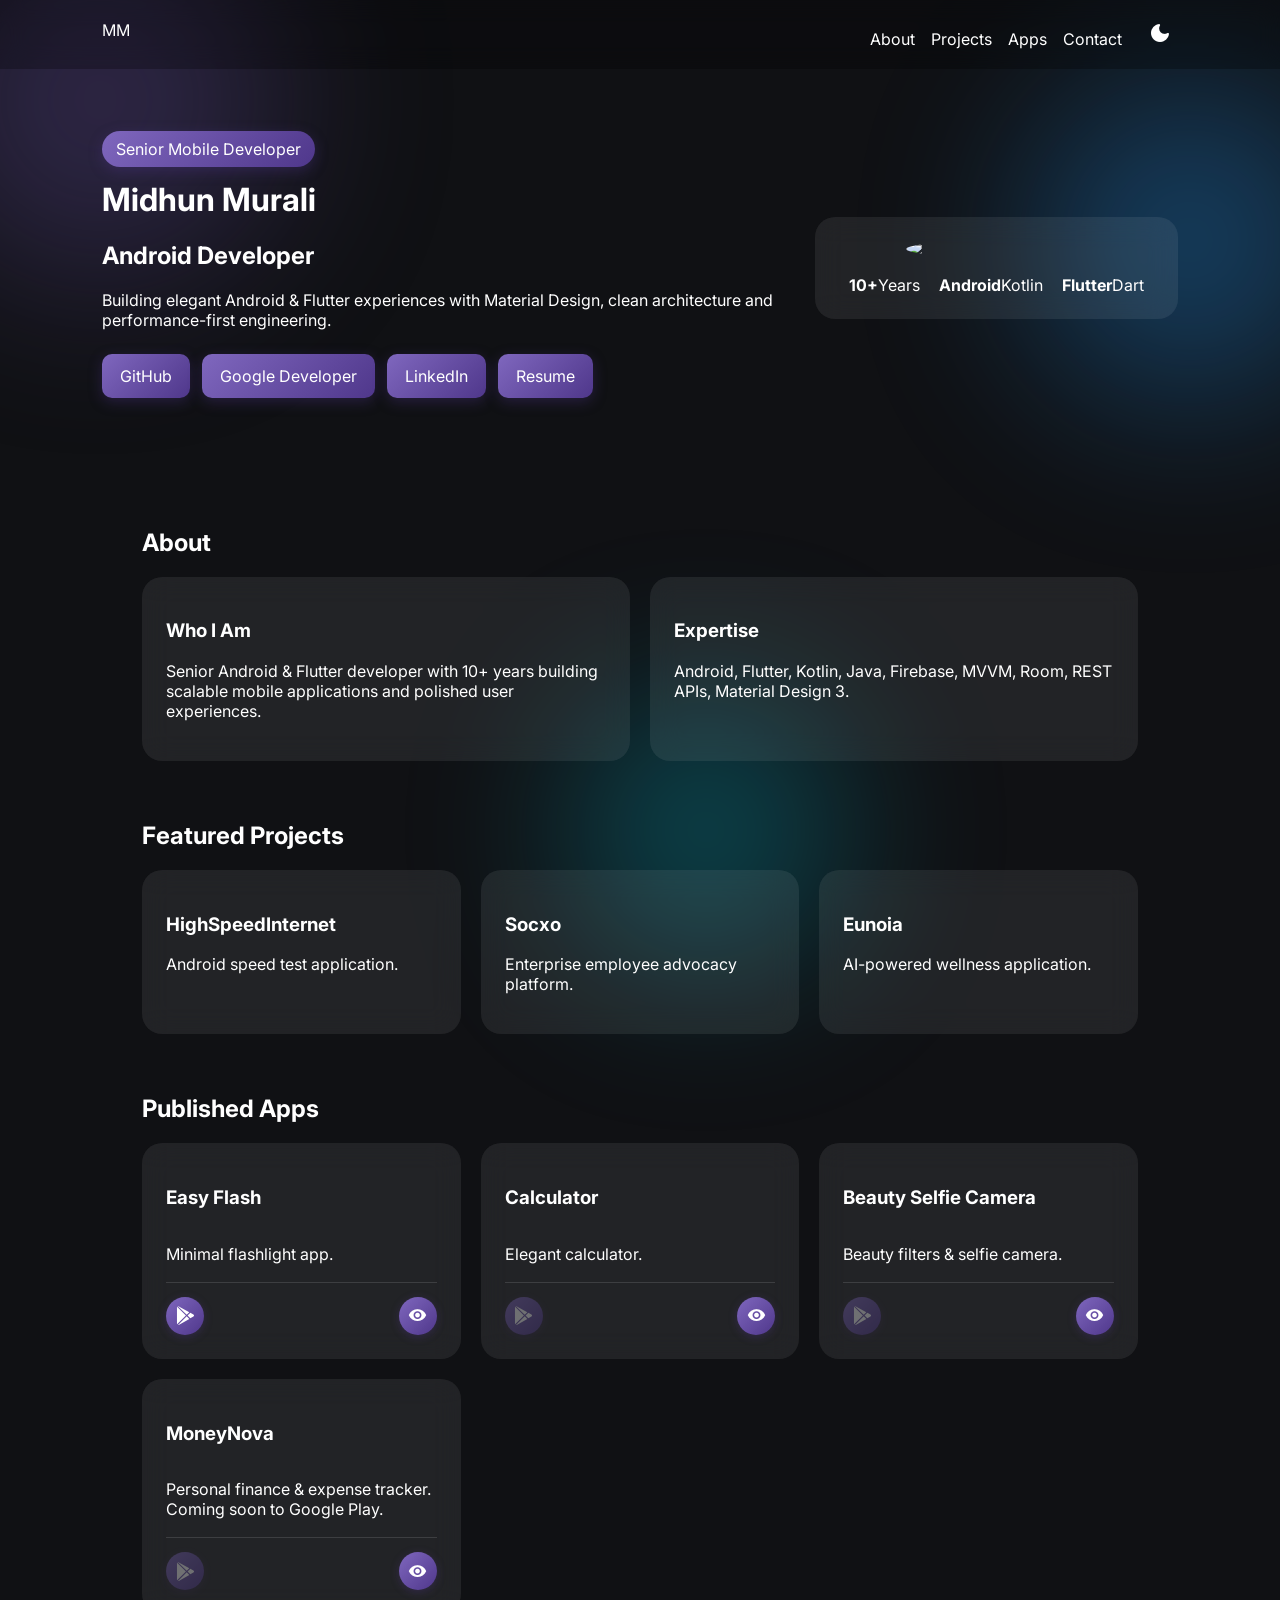
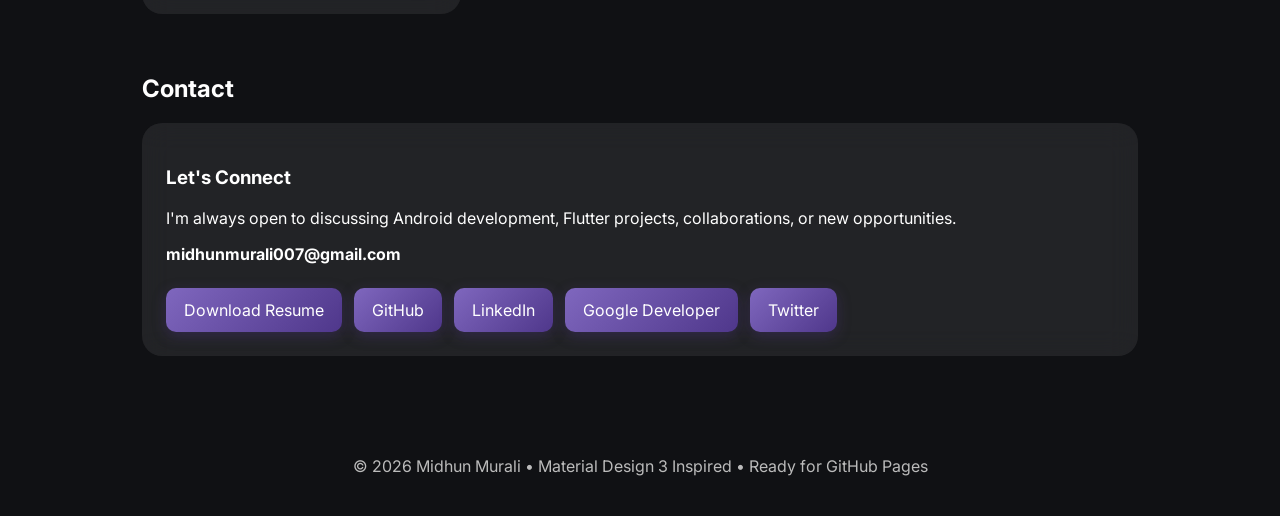
==== commit 16f65382: "improved website, removed icons" ====
--- a/index.html
+++ b/index.html
@@ -32,24 +32,24 @@
 <section id="apps"><h2>Published Apps</h2>
 <svg width="0" height="0" style="position:absolute" aria-hidden="true"><symbol id="gplay" viewBox="0 0 24 24"><path d="M22.018 13.298l-3.919 2.218-3.515-3.493 3.543-3.521 3.891 2.202a1.49 1.49 0 0 1 0 2.594zM1.337.924a1.486 1.486 0 0 0-.112.568v21.017c0 .217.045.419.124.6l11.155-11.087L1.337.924zm12.207 10.065l3.258-3.238L2.99.179a1.465 1.465 0 0 0-.936-.132l11.49 10.942zm0 2.067l-11.42 11.35c.302.058.617.001.877-.164l13.836-7.831-3.293-3.355z"/></symbol></svg>
 <div class="cards">
-<div class="card app-card"><h3>💡 Easy Flash</h3><p>Minimal flashlight app.</p>
+<div class="card app-card"><h3>Easy Flash</h3><p>Minimal flashlight app.</p>
 <div class="card-foot">
 <a class="icon-btn" href="https://play.google.com/store/apps/details?id=com.flashlight.flashlight.easy&amp;hl=en_IN" target="_blank" rel="noopener" title="Get it on Google Play" aria-label="Easy Flash on Google Play"><svg class="ic" width="19" height="19" fill="currentColor" aria-hidden="true"><use href="#gplay"/></svg></a>
 <a class="icon-btn" href="privacy/easyflash.html" title="Privacy Policy" aria-label="Easy Flash privacy policy"><span class="material-icons-round">visibility</span></a>
 </div></div>
-<div class="card app-card"><h3>🧮 Calculator</h3><p>Elegant calculator.</p>
+<div class="card app-card"><h3>Calculator</h3><p>Elegant calculator.</p>
 <div class="card-foot">
 <!-- TODO: add Play Store URL once live -->
 <span class="icon-btn disabled" title="Coming soon on Google Play" aria-label="Coming soon on Google Play"><svg class="ic" width="19" height="19" fill="currentColor" aria-hidden="true"><use href="#gplay"/></svg></span>
 <a class="icon-btn" href="privacy/calculator.html" title="Privacy Policy" aria-label="Calculator privacy policy"><span class="material-icons-round">visibility</span></a>
 </div></div>
-<div class="card app-card"><h3>🖼️ Filter Pro</h3><p>Photo editing & filters.</p>
+<div class="card app-card"><h3>Beauty Selfie Camera</h3><p>Beauty filters & selfie camera.</p>
 <div class="card-foot">
 <!-- TODO: add Play Store URL once live -->
 <span class="icon-btn disabled" title="Coming soon on Google Play" aria-label="Coming soon on Google Play"><svg class="ic" width="19" height="19" fill="currentColor" aria-hidden="true"><use href="#gplay"/></svg></span>
-<a class="icon-btn" href="privacy/filterpro.html" title="Privacy Policy" aria-label="Filter Pro privacy policy"><span class="material-icons-round">visibility</span></a>
+<a class="icon-btn" href="privacy/beautyselfiecamera.html" title="Privacy Policy" aria-label="Beauty Selfie Camera privacy policy"><span class="material-icons-round">visibility</span></a>
 </div></div>
-<div class="card app-card"><h3>💰 MoneyNova</h3><p>Personal finance & expense tracker. Coming soon to Google Play.</p>
+<div class="card app-card"><h3>MoneyNova</h3><p>Personal finance & expense tracker. Coming soon to Google Play.</p>
 <div class="card-foot">
 <!-- TODO: add Play Store URL once live -->
 <span class="icon-btn disabled" title="Coming soon on Google Play" aria-label="Coming soon on Google Play"><svg class="ic" width="19" height="19" fill="currentColor" aria-hidden="true"><use href="#gplay"/></svg></span>
@@ -71,13 +71,13 @@
             </p>
 
             <p>
-                📧 <strong>midhunmurali007@gmail.com</strong>
+                <strong>midhunmurali007@gmail.com</strong>
             </p>
 
             <div class="cta">
 
                 <a href="assets/resume/Midhun_Murali_Resume.pdf" target="_blank">
-                    📄 Download Resume
+                    Download Resume
                 </a>
 
                 <a href="https://github.com/midhun-murali" target="_blank">
--- a/css/style.css
+++ b/css/style.css
@@ -1 +1 @@
-*{box-sizing:border-box}body{margin:0;font-family:Inter,sans-serif;background:#101114;color:#fff;transition:.3s}body.light{background:#f7f8fc;color:#222}.aurora{position:fixed;border-radius:50%;filter:blur(90px);opacity:.35;z-index:-1;animation:f 16s infinite alternate}.a{width:360px;height:360px;background:#6750A4;left:-80px;top:-80px}.b{width:320px;height:320px;background:#2196F3;right:-70px;top:80px}.c{width:260px;height:260px;background:#00BCD4;left:45%;bottom:-60px}@keyframes f{to{transform:translateY(-30px) scale(1.15)}}nav{display:flex;justify-content:space-between;padding:20px 8%;position:sticky;top:0;background:rgba(0,0,0,.25);backdrop-filter:blur(12px)}nav a,nav button{color:inherit;background:none;border:none;text-decoration:none;margin-left:16px}.hero{display:grid;grid-template-columns:1.3fr .7fr;gap:40px;padding:70px 8%;align-items:center}.pill{background:#6750A4;padding:8px 14px;border-radius:999px}.glass,.card{background:rgba(255,255,255,.08);backdrop-filter:blur(14px);padding:24px;border-radius:20px}.avatar{width:180px;border-radius:50%;display:block;margin:auto}.stats{display:flex;justify-content:space-around;margin-top:18px}.cta a,.card a{display:inline-block;margin:8px 8px 0 0;padding:12px 18px;border-radius:10px;background:#6750A4;color:#fff;text-decoration:none}.cards{display:grid;grid-template-columns:repeat(auto-fit,minmax(260px,1fr));gap:20px}section{max-width:1200px;margin:60px auto;padding:0 8%}footer{text-align:center;padding:40px;color:#bbb}.app-card{display:flex;flex-direction:column}.app-card p{flex:1;margin-bottom:0}.card-foot{display:flex;justify-content:space-between;align-items:center;margin-top:18px;padding-top:14px;border-top:1px solid rgba(255,255,255,.12)}body.light .card-foot{border-top-color:rgba(0,0,0,.1)}.card-foot .icon-btn{display:inline-flex;align-items:center;justify-content:center;width:38px;height:38px;margin:0;padding:0;border-radius:50%;background:linear-gradient(135deg,#7F67BE,#4F378B);color:#fff;text-decoration:none;box-shadow:0 2px 8px rgba(79,55,139,.35);transition:.2s}.card-foot .icon-btn:hover{filter:brightness(1.15);transform:translateY(-2px)}.card-foot .icon-btn .ic{width:19px;height:19px;fill:currentColor}.card-foot .icon-btn .material-icons-round{font-size:19px;line-height:1}.card-foot .icon-btn.disabled{opacity:.35;pointer-events:none}@media(max-width:900px){.hero{grid-template-columns:1fr;text-align:center}}+*{box-sizing:border-box}body{margin:0;font-family:Inter,sans-serif;background:#101114;color:#fff;transition:.3s}body.light{background:#f7f8fc;color:#222}.aurora{position:fixed;border-radius:50%;filter:blur(90px);opacity:.35;z-index:-1;animation:f 16s infinite alternate}.a{width:360px;height:360px;background:#6750A4;left:-80px;top:-80px}.b{width:320px;height:320px;background:#2196F3;right:-70px;top:80px}.c{width:260px;height:260px;background:#00BCD4;left:45%;bottom:-60px}@keyframes f{to{transform:translateY(-30px) scale(1.15)}}nav{display:flex;justify-content:space-between;padding:20px 8%;position:sticky;top:0;background:rgba(0,0,0,.25);backdrop-filter:blur(12px)}nav a,nav button{color:inherit;background:none;border:none;text-decoration:none;margin-left:16px}.hero{display:grid;grid-template-columns:1.3fr .7fr;gap:40px;padding:70px 8%;align-items:center}.pill{background:linear-gradient(135deg,#7F67BE,#4F378B);padding:8px 14px;border-radius:999px;box-shadow:0 4px 14px rgba(79,55,139,.35)}.glass,.card{background:rgba(255,255,255,.08);backdrop-filter:blur(14px);padding:24px;border-radius:20px}.avatar{width:180px;border-radius:50%;display:block;margin:auto}.stats{display:flex;justify-content:space-around;margin-top:18px}.cta a,.card a{display:inline-block;margin:8px 8px 0 0;padding:12px 18px;border-radius:10px;background:linear-gradient(135deg,#7F67BE,#4F378B);color:#fff;text-decoration:none;box-shadow:0 4px 14px rgba(79,55,139,.35);transition:.2s}.cta a:hover,.card a:hover{filter:brightness(1.15);transform:translateY(-2px)}.cards{display:grid;grid-template-columns:repeat(auto-fit,minmax(260px,1fr));gap:20px}section{max-width:1200px;margin:60px auto;padding:0 8%}footer{text-align:center;padding:40px;color:#bbb}.app-card{display:flex;flex-direction:column}.app-card p{flex:1;margin-bottom:0}.card-foot{display:flex;justify-content:space-between;align-items:center;margin-top:18px;padding-top:14px;border-top:1px solid rgba(255,255,255,.12)}body.light .card-foot{border-top-color:rgba(0,0,0,.1)}.card-foot .icon-btn{display:inline-flex;align-items:center;justify-content:center;width:38px;height:38px;margin:0;padding:0;border-radius:50%;background:linear-gradient(135deg,#7F67BE,#4F378B);color:#fff;text-decoration:none;box-shadow:0 2px 8px rgba(79,55,139,.35);transition:.2s}.card-foot .icon-btn:hover{filter:brightness(1.15);transform:translateY(-2px)}.card-foot .icon-btn .ic{width:19px;height:19px;fill:currentColor}.card-foot .icon-btn .material-icons-round{font-size:19px;line-height:1}.card-foot .icon-btn.disabled{opacity:.35;pointer-events:none}@media(max-width:900px){.hero{grid-template-columns:1fr;text-align:center}}
